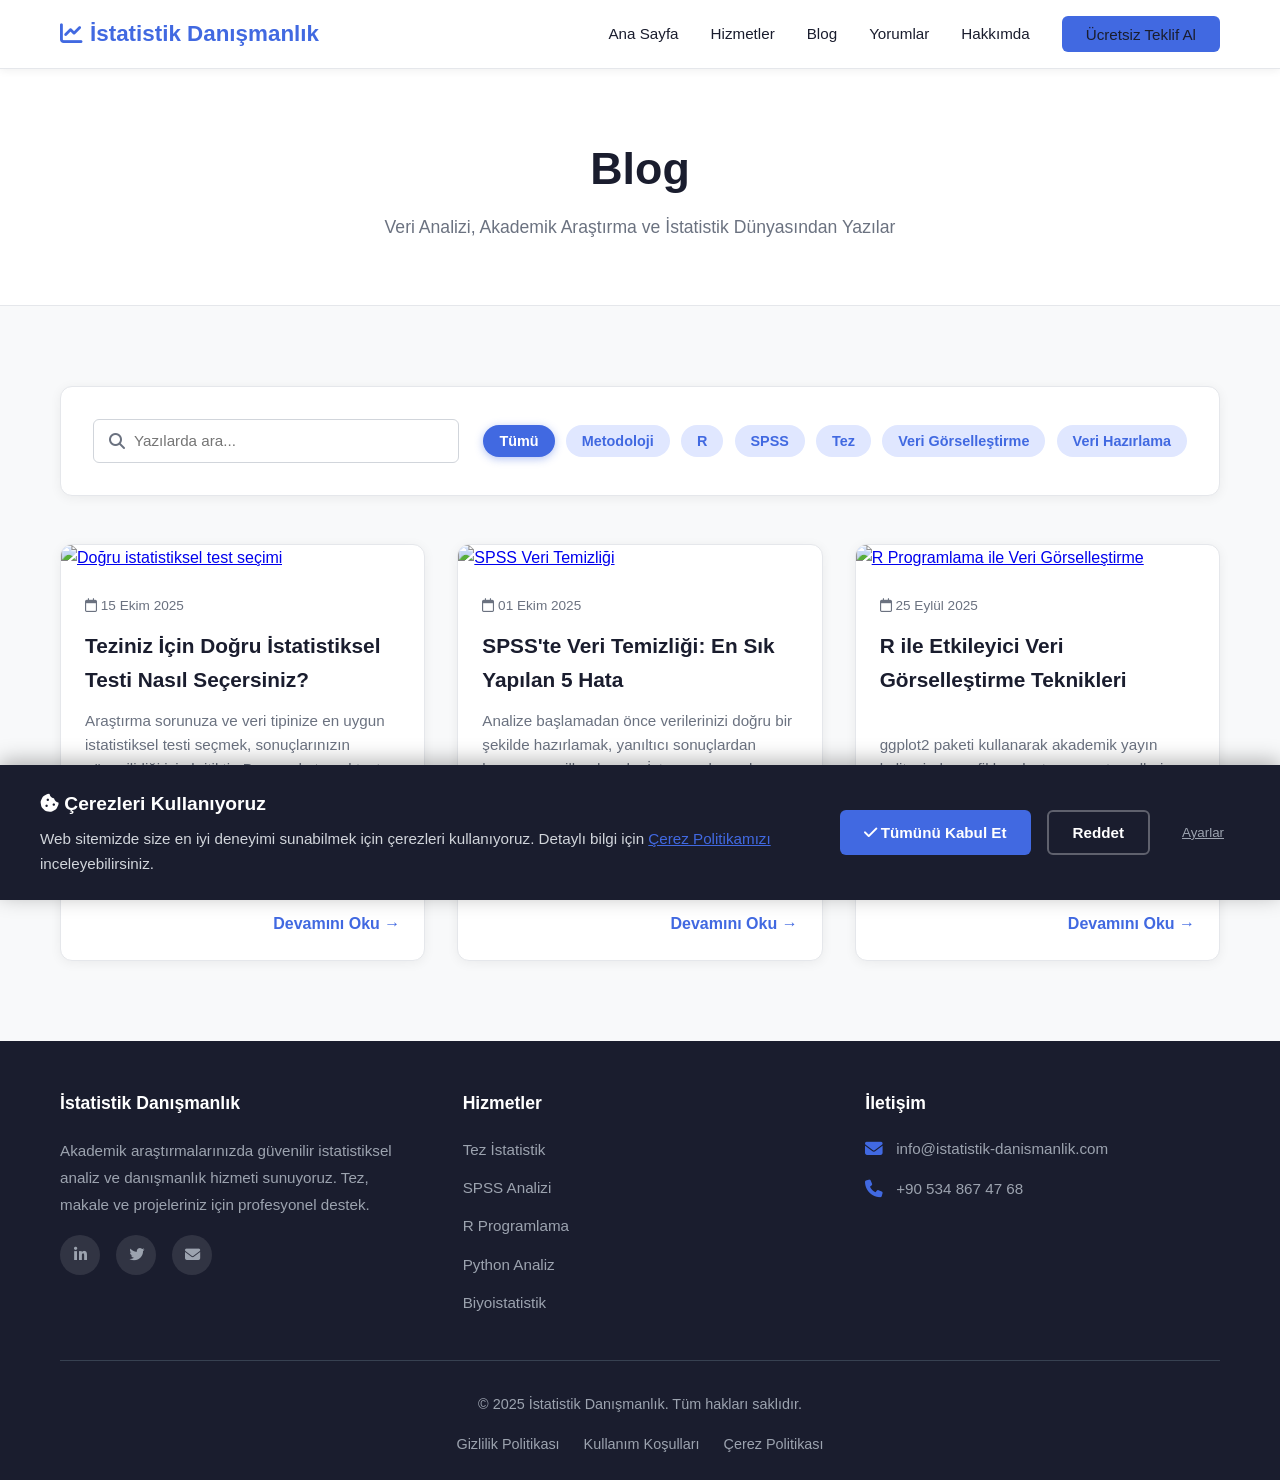
==== blog.html @ bca7162b "Update blog.html" ====
<!DOCTYPE html>
<html lang="tr">
<head>
    <meta charset="UTF-8">
    <meta name="viewport" content="width=device-width, initial-scale=1.0">
    <title>Blog - İstatistik Danışmanlık</title>
    <meta name="description" content="Akademik istatistik, veri analizi ve SPSS üzerine makaleler, ipuçları ve kaynaklar.">
    
    <!-- Favicon -->
    <link rel="icon" type="image/png" sizes="32x32" href="/favicon-32x32.png">
    <link rel="icon" type="image/png" sizes="16x16" href="/favicon-16x16.png">
    <link rel="apple-touch-icon" sizes="180x180" href="/apple-touch-icon.png">

    <!-- Merkezi Stil ve Font Awesome -->
    <link rel="stylesheet" href="style.css">
    <link rel="stylesheet" href="https://cdnjs.cloudflare.com/ajax/libs/font-awesome/6.4.0/css/all.min.css">
</head>
<body>
    <!-- Header -->
    <header>
        <nav class="container">
            <a href="index.html" class="logo">
                <i class="fas fa-chart-line"></i>
                İstatistik Danışmanlık
            </a>
            <button class="mobile-menu-toggle" aria-label="Menü">
                <i class="fas fa-bars"></i>
            </button>
            <ul class="nav-links">
                <li><a href="index.html">Ana Sayfa</a></li>
                <li><a href="index.html#hizmetler">Hizmetler</a></li>
                <li><a href="blog.html">Blog</a></li>
                <li><a href="index.html#yorumlar">Yorumlar</a></li>
                <li><a href="hakkimda.html">Hakkımda</a></li>
                <li><a href="index.html#teklif-al" class="nav-cta">Ücretsiz Teklif Al</a></li>
            </ul>
        </nav>
    </header>

    <main>
        <!-- Blog Başlık Alanı -->
        <section class="blog-header">
            <div class="container">
                <h1>Blog</h1>
                <p>Veri Analizi, Akademik Araştırma ve İstatistik Dünyasından Yazılar</p>
            </div>
        </section>

        <!-- Blog Yazıları Alanı -->
        <section class="blog-section">
            <div class="container">
                <!-- Arama ve Filtreleme Kontrolleri -->
                <div class="blog-controls">
                    <div class="search-bar">
                        <i class="fas fa-search"></i>
                        <input type="text" id="search-input" placeholder="Yazılarda ara...">
                    </div>
                    <div id="category-filters" class="category-filters">
                        <!-- Kategori butonları buraya JavaScript ile eklenecek -->
                    </div>
                </div>

                <!-- Blog yazıları buraya JavaScript ile otomatik olarak eklenecek -->
                <div id="blog-grid" class="blog-grid">
                    <p>Yazılar yükleniyor...</p>
                </div>
            </div>
        </section>
    </main>

    <!-- Footer -->
    <footer>
        <div class="container">
            <div class="footer-content">
                <div class="footer-section">
                    <h3>İstatistik Danışmanlık</h3>
                    <p>Akademik araştırmalarınızda güvenilir istatistiksel analiz ve danışmanlık hizmeti sunuyoruz. Tez, makale ve projeleriniz için profesyonel destek.</p>
                    <div class="social-links">
                        <a href="https://www.linkedin.com" target="_blank" rel="noopener noreferrer" aria-label="LinkedIn"><i class="fab fa-linkedin-in"></i></a>
                        <a href="https://x.com/_aliyalcinkaya" target="_blank" rel="noopener noreferrer" aria-label="Twitter"><i class="fab fa-twitter"></i></a>
                        <a href="mailto:info@istatistik-danismanlik.com" aria-label="E-posta"><i class="fas fa-envelope"></i></a>
                    </div>
                </div>
                <div class="footer-section">
                    <h3>Hizmetler</h3>
                    <ul>
                        <li><a href="index.html#hizmetler">Tez İstatistik</a></li>
                        <li><a href="index.html#hizmetler">SPSS Analizi</a></li>
                        <li><a href="index.html#hizmetler">R Programlama</a></li>
                        <li><a href="index.html#hizmetler">Python Analiz</a></li>
                        <li><a href="index.html#hizmetler">Biyoistatistik</a></li>
                    </ul>
                </div>
                <div class="footer-section">
                    <h3>İletişim</h3>
                    <div class="contact-info-item">
                        <i class="fas fa-envelope"></i>
                        <a href="mailto:info@istatistik-danismanlik.com">info@istatistik-danismanlik.com</a>
                    </div>
                    <div class="contact-info-item">
                        <i class="fas fa-phone"></i>
                        <a href="tel:+905348674768">+90 534 867 47 68</a>
                    </div>
                </div>
            </div>
            <div class="footer-bottom">
                <p>&copy; 2025 İstatistik Danışmanlık. Tüm hakları saklıdır.</p>
                <div class="footer-legal-links">
                    <a href="gizlilik-politikasi.html">Gizlilik Politikası</a>
                    <a href="kullanim-kosullari.html">Kullanım Koşulları</a>
                    <a href="cerez-politikasi.html">Çerez Politikası</a>
                </div>
            </div>
        </div>
    </footer>

    <!-- Çerez Banner ve Modal HTML -->
    <div id="cookie-consent-banner">
        <div class="cookie-consent-container">
            <div class="cookie-consent-text">
                <h3><i class="fas fa-cookie-bite"></i> Çerezleri Kullanıyoruz</h3>
                <p>Web sitemizde size en iyi deneyimi sunabilmek için çerezleri kullanıyoruz. Detaylı bilgi için <a href="cerez-politikasi.html" target="_blank">Çerez Politikamızı</a> inceleyebilirsiniz.</p>
            </div>
            <div class="cookie-consent-buttons">
                <button class="cookie-btn cookie-btn-accept" onclick="acceptAllCookies()">
                    <i class="fas fa-check"></i> Tümünü Kabul Et
                </button>
                <button class="cookie-btn cookie-btn-reject" onclick="rejectCookies()">
                    Reddet
                </button>
                <button class="cookie-btn-settings" onclick="openCookieSettings()">
                    Ayarlar
                </button>
            </div>
        </div>
    </div>
    <div id="cookie-settings-modal">
        <div class="cookie-modal-content">
            <div class="cookie-modal-header">
                <h2>Çerez Ayarları</h2>
                <button class="cookie-modal-close" onclick="closeCookieSettings()">
                    <i class="fas fa-times"></i>
                </button>
            </div>
            <div class="cookie-category">
                <div class="cookie-category-header">
                    <h3><i class="fas fa-shield-alt"></i> Zorunlu Çerezler</h3>
                    <label class="cookie-toggle">
                        <input type="checkbox" checked disabled>
                        <span class="cookie-toggle-slider"></span>
                    </label>
                </div>
                <p>Web sitesinin temel işlevleri için gerekli çerezlerdir. Bu çerezler devre dışı bırakılamaz.</p>
            </div>
            <div class="cookie-category">
                <div class="cookie-category-header">
                    <h3><i class="fas fa-chart-line"></i> Analitik Çerezler</h3>
                    <label class="cookie-toggle">
                        <input type="checkbox" id="analytics-cookies">
                        <span class="cookie-toggle-slider"></span>
                    </label>
                </div>
                <p>Ziyaretçi davranışlarını anlamamıza ve site performansını iyileştirmemize yardımcı olan çerezlerdir (Google Analytics).</p>
            </div>
            <div class="cookie-category">
                <div class="cookie-category-header">
                    <h3><i class="fas fa-bullhorn"></i> Pazarlama Çerezleri</h3>
                    <label class="cookie-toggle">
                        <input type="checkbox" id="marketing-cookies">
                        <span class="cookie-toggle-slider"></span>
                    </label>
                </div>
                <p>Hedefli reklamlar göstermek ve reklam kampanyalarının etkinliğini ölçmek için kullanılan çerezlerdir (Google Ads).</p>
            </div>
            <div class="cookie-modal-footer">
                <button class="cookie-btn cookie-btn-reject" onclick="saveAndClose()">
                    <i class="fas fa-save"></i> Kaydet ve Kapat
                </button>
                <button class="cookie-btn cookie-btn-accept" onclick="acceptAllFromModal()">
                    <i class="fas fa-check-double"></i> Tümünü Kabul Et
                </button>
            </div>
        </div>
    </div>

    <!-- Scriptler -->
    <script src="blog-posts.js"></script>
    <script>
        document.addEventListener('DOMContentLoaded', function() {
            // --- BLOG OTOMASYON, ARAMA VE FİLTRELEME SCRIPT'İ ---
            // Değişkenleri tanımla
            const blogGrid = document.getElementById('blog-grid');
            const searchInput = document.getElementById('search-input');
            const categoryFiltersContainer = document.getElementById('category-filters');
            const allPosts = (typeof blogPosts !== 'undefined') ? blogPosts : [];

            // Yazıları ekrana çizen fonksiyon
            const renderPosts = (postsToRender) => {
                blogGrid.innerHTML = '';
                if (postsToRender.length === 0) {
                    blogGrid.innerHTML = '<p style="text-align: center; color: var(--gray); grid-column: 1 / -1;">Arama kriterlerinize uygun yazı bulunamadı.</p>';
                    return;
                }
                const monthMap = { 'Ocak': 1, 'Şubat': 2, 'Mart': 3, 'Nisan': 4, 'Mayıs': 5, 'Haziran': 6, 'Temmuz': 7, 'Ağustos': 8, 'Eylül': 9, 'Ekim': 10, 'Kasım': 11, 'Aralık': 12 };
                const sortedPosts = [...postsToRender].sort((a, b) => {
                    const partsA = a.date.split(' ');
                    const partsB = b.date.split(' ');
                    const dateA = new Date(partsA[2], monthMap[partsA[1]] - 1, partsA[0]);
                    const dateB = new Date(partsB[2], monthMap[partsB[1]] - 1, partsB[0]);
                    return dateB - dateA;
                });

                sortedPosts.forEach(post => {
                    const tagsHTML = post.tags ? post.tags.map(tag => `<span class="post-tag">${tag}</span>`).join('') : '';
                    const postCard = document.createElement('article');
                    postCard.className = 'blog-post-card';
                    postCard.innerHTML = `
                        <a href="${post.url}" class="post-image-link"><img src="${post.image}" alt="${post.alt}" class="post-image"></a>
                        <div class="post-content">
                            <div class="post-meta"><span class="post-date"><i class="far fa-calendar"></i> ${post.date}</span></div>
                            <h2 class="post-title"><a href="${post.url}">${post.title}</a></h2>
                            <p class="post-excerpt">${post.excerpt}</p>
                            <div class="post-tags">${tagsHTML}</div>
                            <a href="${post.url}" class="read-more-btn" style="display: block; text-align: right; margin-top: auto; padding-top: 1rem;">Devamını Oku &rarr;</a>
                        </div>`;
                    blogGrid.appendChild(postCard);
                });
            };

            // Kategori filtre butonlarını oluşturan fonksiyon
            const createCategoryFilters = () => {
                if (!allPosts.length) return;
                const allTags = [...new Set(allPosts.flatMap(post => post.tags || []))].sort((a, b) => a.localeCompare(b, 'tr'));
                let buttonsHTML = '<button class="filter-btn active" data-category="all">Tümü</button>';
                allTags.forEach(tag => {
                    buttonsHTML += `<button class="filter-btn" data-category="${tag}">${tag}</button>`;
                });
                categoryFiltersContainer.innerHTML = buttonsHTML;
                categoryFiltersContainer.addEventListener('click', handleFilterClick);
            };

            // Filtreleme ve arama işlemini yöneten ana fonksiyon
            const filterAndRenderPosts = () => {
                const searchTerm = searchInput.value.toLowerCase().trim();
                const activeCategoryButton = document.querySelector('.filter-btn.active');
                if (!activeCategoryButton) return;
                
                const activeCategory = activeCategoryButton.dataset.category;
                let filteredPosts = allPosts;

                if (activeCategory !== 'all') {
                    filteredPosts = filteredPosts.filter(post => post.tags && post.tags.includes(activeCategory));
                }
                if (searchTerm) {
                    filteredPosts = filteredPosts.filter(post => 
                        post.title.toLowerCase().includes(searchTerm) || 
                        post.excerpt.toLowerCase().includes(searchTerm) || 
                        (post.tags && post.tags.some(tag => tag.toLowerCase().includes(searchTerm)))
                    );
                }
                renderPosts(filteredPosts);
            };
            
            // Kategori butonuna tıklama olayını yöneten fonksiyon
            const handleFilterClick = (event) => {
                if (event.target.tagName !== 'BUTTON') return;
                const currentActive = categoryFiltersContainer.querySelector('.filter-btn.active');
                if (currentActive) {
                    currentActive.classList.remove('active');
                }
                event.target.classList.add('active');
                searchInput.value = ''; // Kategoriye tıklanınca aramayı temizle
                filterAndRenderPosts();
            };
            
            // Olay dinleyicilerini ve ilk çalıştırmayı başlat
            searchInput.addEventListener('input', filterAndRenderPosts);
            createCategoryFilters();
            renderPosts(allPosts);
            
            // --- GENEL SİTE SCRIPT'LERİ (MOBİL MENÜ, ÇEREZ VS.) ---
            const mobileMenuToggle=document.querySelector(".mobile-menu-toggle"),navLinks=document.querySelector(".nav-links");mobileMenuToggle&&mobileMenuToggle.addEventListener("click",function(){navLinks.classList.toggle("active");const e=this.querySelector("i");e.classList.toggle("fa-bars"),e.classList.toggle("fa-times")}),document.querySelectorAll('a[href^="#"]').forEach(e=>{e.addEventListener("click",function(t){t.preventDefault();let o=window.location.pathname.split("/").pop();""===o&&(o="index.html"),"index.html"===o?document.querySelector(this.getAttribute("href"))?.scrollIntoView({behavior:"smooth",block:"start"}):window.location.href="index.html"+this.getAttribute("href")})});function showCookieBanner(){const e=document.getElementById("cookie-consent-banner");e&&(e.style.display="block")}function hideCookieBanner(){const e=document.getElementById("cookie-consent-banner");e&&(e.style.display="none")}function setCookieConsent(e,t,o){const n=new Date;n.setTime(n.getTime()+24*o*60*60*1e3),document.cookie=e+"="+t+";expires="+n.toUTCString()+";path=/;SameSite=Lax"}function getCookieConsent(e){const t=e+"=";const o=document.cookie.split(";");for(let e=0;e<o.length;e++){let n=o[e];for(;" "===n.charAt(0);)n=n.substring(1,n.length);if(0===n.indexOf(t))return n.substring(t.length,n.length)}return null}window.acceptAllCookies=function(){setCookieConsent("cookie_consent","all",365),setCookieConsent("analytics_consent","true",365),setCookieConsent("marketing_consent","true",365),"undefined"!=typeof gtag&&gtag("consent","update",{analytics_storage:"granted",ad_storage:"granted",ad_user_data:"granted",ad_personalization:"granted"}),hideCookieBanner()},window.rejectCookies=function(){setCookieConsent("cookie_consent","necessary",365),setCookieConsent("analytics_consent","false",365),setCookieConsent("marketing_consent","false",365),hideCookieBanner()},window.openCookieSettings=function(){const e=document.getElementById("cookie-settings-modal");e&&(e.style.display="block",document.getElementById("analytics-cookies").checked="true"===getCookieConsent("analytics_consent"),document.getElementById("marketing-cookies").checked="true"===getCookieConsent("marketing_consent"))},window.closeCookieSettings=function(){const e=document.getElementById("cookie-settings-modal");e&&(e.style.display="none")},window.acceptAllFromModal=function(){document.getElementById("analytics-cookies").checked=!0,document.getElementById("marketing-cookies").checked=!0,saveAndClose()},window.saveAndClose=function(){const e=document.getElementById("analytics-cookies").checked,t=document.getElementById("marketing-cookies").checked;setCookieConsent("cookie_consent","custom",365),setCookieConsent("analytics_consent",e,365),setCookieConsent("marketing_consent",t,365),"undefined"!=typeof gtag&&gtag("consent","update",{analytics_storage:e?"granted":"denied",ad_storage:t?"granted":"denied",ad_user_data:t?"granted":"denied",ad_personalization:t?"granted":"denied"}),closeCookieSettings(),hideCookieBanner()};const consent=getCookieConsent("cookie_consent");consent?"undefined"!=typeof gtag&&gtag("consent","update",{analytics_storage:"true"===getCookieConsent("analytics_consent")?"granted":"denied",ad_storage:"true"===getCookieConsent("marketing_consent")?"granted":"denied",ad_user_data:"true"===getCookieConsent("marketing_consent")?"granted":"denied",ad_personalization:"true"===getCookieConsent("marketing_consent")?"granted":"denied"}):setTimeout(showCookieBanner,1e3);window.addEventListener("click",function(e){const t=document.getElementById("cookie-settings-modal");e.target===t&&closeCookieSettings()});
        });
    </script>
</body>
</html>
---- style.css ----
/* -------------------------------------------------------------------------- */
/* TEMEL STİLLER VE DEĞİŞKENLER (Tüm sayfalar için geçerli)                     */
/* -------------------------------------------------------------------------- */
* {
    margin: 0;
    padding: 0;
    box-sizing: border-box;
}

:root {
    --primary: #4169E1;
    --primary-dark: #1e3a8a;
    --secondary: #0ea5e9;
    --accent: #4169E1;
    --dark: #1a1d2e;
    --light: #f8f9fa;
    --gray: #6b7280;
    --white: #ffffff;
}

body {
    font-family: -apple-system, BlinkMacSystemFont, 'Segoe UI', Roboto, 'Helvetica Neue', Arial, sans-serif;
    line-height: 1.6;
    color: var(--dark);
    background: var(--light); /* Arka planı açık gri yapalım */
}

html {
    scroll-behavior: smooth;
}

.container {
    max-width: 1200px;
    margin: 0 auto;
    padding: 0 20px;
}

.section-title {
    text-align: center;
    font-size: 2.3rem;
    margin-bottom: 0.8rem;
    color: var(--dark);
    font-weight: 700;
}

.section-subtitle {
    text-align: center;
    color: var(--gray);
    margin-bottom: 3rem;
    font-size: 1.1rem;
}

/* -------------------------------------------------------------------------- */
/* HEADER VE NAVİGASYON (Tüm sayfalarda aynı)                                 */
/* -------------------------------------------------------------------------- */
header {
    background: var(--white);
    padding: 1rem 0;
    position: sticky;
    top: 0;
    z-index: 1000;
    box-shadow: 0 2px 8px rgba(0,0,0,0.06);
    border-bottom: 1px solid #e5e7eb;
}

nav {
    display: flex;
    justify-content: space-between;
    align-items: center;
    flex-wrap: wrap;
}

.logo {
    font-size: 1.4rem;
    font-weight: 700;
    color: var(--primary);
    display: flex;
    align-items: center;
    gap: 8px;
    text-decoration: none;
}

.nav-links {
    display: flex;
    gap: 2rem;
    list-style: none;
    align-items: center;
}

.nav-links a {
    color: var(--dark);
    text-decoration: none;
    transition: color 0.3s;
    font-weight: 500;
    font-size: 0.95rem;
}

.nav-links a:hover {
    color: var(--primary);
}

.nav-cta {
    background: var(--primary);
    color: white;
    padding: 0.6rem 1.5rem;
    border-radius: 6px;
    font-weight: 600;
    transition: all 0.3s;
}

.nav-cta:hover {
    background: var(--primary-dark);
    color: white;
    transform: translateY(-1px);
}

.mobile-menu-toggle {
    display: none;
    background: none;
    border: none;
    font-size: 1.5rem;
    color: var(--primary);
    cursor: pointer;
}


/* -------------------------------------------------------------------------- */
/* FOOTER (Tüm sayfalarda aynı)                                               */
/* -------------------------------------------------------------------------- */
footer {
    background: var(--dark);
    color: white;
    padding: 3rem 0 1.5rem;
}
.footer-content {
    display: grid;
    grid-template-columns: repeat(auto-fit, minmax(250px, 1fr));
    gap: 3rem;
    margin-bottom: 2rem;
}
.footer-section h3 { margin-bottom: 1.2rem; color: white; font-weight: 600; font-size: 1.1rem; }
.footer-section p { color: #9ca3af; line-height: 1.8; font-size: 0.95rem; }
.footer-section ul { list-style: none; }
.footer-section ul li { margin-bottom: 0.8rem; }
.footer-section a { color: #9ca3af; text-decoration: none; transition: color 0.3s; font-size: 0.95rem; }
.footer-section a:hover { color: white; }
.contact-info-item { display: flex; align-items: center; gap: 0.8rem; margin-bottom: 1rem; color: #9ca3af; }
.contact-info-item i { color: var(--primary); font-size: 1.1rem; }
.social-links { display: flex; gap: 1rem; margin-top: 1rem; }
.social-links a { width: 40px; height: 40px; background: rgba(255,255,255,0.1); border-radius: 50%; display: flex; align-items: center; justify-content: center; transition: all 0.3s; }
.social-links a:hover { background: var(--primary); transform: translateY(-3px); }
.footer-bottom { text-align: center; padding-top: 2rem; border-top: 1px solid #374151; color: #9ca3af; font-size: 0.9rem; }
.footer-legal-links { margin-top: 1rem; font-size: 0.9rem; }
.footer-legal-links a { color: #9ca3af; text-decoration: none; margin: 0 10px; transition: color 0.3s; }
.footer-legal-links a:hover { color: white; }

/* -------------------------------------------------------------------------- */
/* ANA SAYFA BÖLÜMLERİ (index.html'e özel)                                    */
/* -------------------------------------------------------------------------- */
/* Hero Section */
.hero { background: linear-gradient(135deg, #667eea 0%, #764ba2 100%); color: white; padding: 5rem 0; text-align: center; }
.hero h1 { font-size: 2.8rem; margin-bottom: 1rem; font-weight: 700; line-height: 1.2; }
.hero p { font-size: 1.2rem; margin-bottom: 2rem; opacity: 0.95; max-width: 800px; margin-left: auto; margin-right: auto; }
.cta-buttons { display: flex; gap: 1rem; justify-content: center; flex-wrap: wrap; }
.btn { padding: 0.9rem 2rem; border: none; border-radius: 6px; font-size: 1rem; font-weight: 600; cursor: pointer; transition: all 0.3s; text-decoration: none; display: inline-block; }
.btn-primary { background: white; color: var(--primary); }
.btn-primary:hover { transform: translateY(-2px); box-shadow: 0 8px 20px rgba(255,255,255,0.3); }
.btn-secondary { background: rgba(255,255,255,0.2); color: white; border: 2px solid white; }
.btn-secondary:hover { background: rgba(255,255,255,0.3); }

/* Stats Bar */
.stats-bar { background: var(--light); padding: 3rem 0; margin-top: -2rem; position: relative; z-index: 10; }
.stats { display: grid; grid-template-columns: repeat(auto-fit, minmax(200px, 1fr)); gap: 2rem; text-align: center; max-width: 900px; margin: 0 auto; background: white; padding: 2rem; border-radius: 12px; box-shadow: 0 10px 40px rgba(0,0,0,0.1); }
.stat-item h3 { font-size: 2.5rem; color: var(--primary); margin-bottom: 0.5rem; font-weight: 700; }
.stat-item p { color: var(--gray); font-weight: 500; font-size: 0.95rem; }

/* Services Section */
.services { padding: 5rem 0; background: var(--light); }
.services-grid { display: grid; grid-template-columns: repeat(auto-fit, minmax(320px, 1fr)); gap: 2rem; }
.service-card { background: white; padding: 2rem; border-radius: 12px; box-shadow: 0 2px 12px rgba(0,0,0,0.06); transition: all 0.3s; border: 1px solid #e5e7eb; }
.service-card:hover { transform: translateY(-5px); box-shadow: 0 8px 30px rgba(0,0,0,0.12); }
.service-icon { font-size: 2.5rem; color: var(--primary); margin-bottom: 1rem; }
.service-card h3 { font-size: 1.4rem; margin-bottom: 1rem; color: var(--dark); font-weight: 600; }
.service-card p { color: var(--gray); margin-bottom: 1rem; line-height: 1.6; }
.service-card ul { list-style: none; margin: 1rem 0; padding-left: 0;}
.service-card ul li { padding: 0.6rem 0; color: var(--gray); display: flex; align-items: start; gap: 0.7rem; font-size: 0.95rem; }
.service-card ul li::before { content: "✓"; color: var(--primary); font-weight: bold; flex-shrink: 0; font-size: 1.1rem; }

/* Process Section */
.process { padding: 5rem 0; background: white; }
.process-steps { display: grid; grid-template-columns: repeat(auto-fit, minmax(280px, 1fr)); gap: 2rem; margin-top: 3rem; }
.step { text-align: center; padding: 2rem 1.5rem; }
.step-number { width: 60px; height: 60px; background: var(--primary); color: white; border-radius: 50%; display: flex; align-items: center; justify-content: center; font-size: 1.5rem; font-weight: bold; margin: 0 auto 1rem; }
.step h3 { margin-bottom: 0.8rem; color: var(--dark); font-weight: 600; font-size: 1.2rem; }
.step p { color: var(--gray); font-size: 0.95rem; line-height: 1.6; }

/* Quote Form Section */
.quote-section { padding: 5rem 0; background: white; }
.quote-form-container { max-width: 600px; margin: 3rem auto 0; background: white; padding: 2.5rem; border-radius: 12px; box-shadow: 0 4px 20px rgba(0,0,0,0.08); border: 1px solid #e5e7eb; }
.quote-form-title { display: flex; align-items: center; gap: 0.8rem; margin-bottom: 2rem; color: var(--dark); }
.quote-form-title i { color: var(--primary); }
.form-group { margin-bottom: 1.5rem; }
.form-group label { display: block; margin-bottom: 0.5rem; font-weight: 600; color: var(--dark); font-size: 0.9rem; }
.form-group label .required { color: #ef4444; }
.form-group input, .form-group select, .form-group textarea { width: 100%; padding: 0.8rem; border: 1px solid #d1d5db; border-radius: 6px; font-size: 0.95rem; transition: border-color 0.3s; font-family: inherit; }
.form-group input:focus, .form-group select:focus, .form-group textarea:focus { outline: none; border-color: var(--primary); }
.form-group textarea { min-height: 120px; resize: vertical; }
.checkbox-group { display: grid; grid-template-columns: repeat(auto-fit, minmax(140px, 1fr)); gap: 1rem; margin-top: 0.8rem; }
.checkbox-item { display: flex; align-items: center; gap: 0.5rem; }
.checkbox-item input[type="checkbox"] { width: auto; cursor: pointer; }
.checkbox-item label { margin-bottom: 0 !important; font-weight: 500 !important; cursor: pointer; font-size: 0.9rem; }
.char-count { text-align: right; font-size: 0.85rem; color: var(--gray); margin-top: 0.3rem; }
.submit-btn { width: 100%; background: var(--primary); color: white; padding: 1rem; border: none; border-radius: 6px; font-size: 1rem; font-weight: 600; cursor: pointer; transition: all 0.3s; display: flex; align-items: center; justify-content: center; gap: 0.5rem; }
.submit-btn:hover { background: var(--primary-dark); transform: translateY(-2px); box-shadow: 0 6px 20px rgba(65, 105, 225, 0.3); }
.form-message { padding: 1rem; border-radius: 6px; margin-bottom: 1rem; display: none; }
.form-message.success { background: #d1fae5; color: #065f46; border: 1px solid #6ee7b7; }
.form-message.error { background: #fee2e2; color: #991b1b; border: 1px solid #fca5a5; }

/* -------------------------------------------------------------------------- */
/* BLOG SAYFASI BÖLÜMLERİ (blog.html ve yazi-sablonu.html'e özel)             */
/* -------------------------------------------------------------------------- */
.blog-header { background: var(--white); padding: 4rem 0; text-align: center; border-bottom: 1px solid #e5e7eb; }
.blog-header h1 { font-size: 2.8rem; color: var(--dark); }
.blog-header p { font-size: 1.1rem; color: var(--gray); margin-top: 0.5rem; }
.blog-section { padding: 5rem 0; }
.blog-grid { display: grid; grid-template-columns: repeat(auto-fit, minmax(320px, 1fr)); gap: 2rem; }
.blog-post-card { background: white; border-radius: 12px; overflow: hidden; box-shadow: 0 2px 12px rgba(0,0,0,0.06); transition: all 0.3s; border: 1px solid #e5e7eb; display: flex; flex-direction: column; }
.blog-post-card:hover { transform: translateY(-5px); box-shadow: 0 8px 30px rgba(0,0,0,0.12); }
.post-image-link { display: block; }
.post-image { width: 100%; height: 200px; object-fit: cover; }
.post-content { padding: 1.5rem; display: flex; flex-direction: column; flex-grow: 1; }
.post-meta { font-size: 0.85rem; color: var(--gray); margin-bottom: 0.8rem; }
.post-title { font-size: 1.3rem; color: var(--dark); margin-bottom: 0.8rem; font-weight: 600; flex-grow: 1; }
.post-title a { color: inherit; text-decoration: none; }
.post-excerpt { color: var(--gray); font-size: 0.95rem; margin-bottom: 1.2rem; }
.read-more-btn { color: var(--primary); text-decoration: none; font-weight: 600; align-self: flex-end; }
.read-more-btn:hover { text-decoration: underline; }

/* Arama ve Filtreleme */
.blog-controls { display: flex; justify-content: space-between; align-items: center; flex-wrap: wrap; gap: 1.5rem; padding: 2rem; background-color: var(--white); border-radius: 12px; margin-bottom: 3rem; box-shadow: 0 2px 12px rgba(0,0,0,0.06); border: 1px solid #e5e7eb; }
.search-bar { position: relative; flex-grow: 1; min-width: 250px; }
.search-bar input { width: 100%; padding: 0.8rem 1rem 0.8rem 2.5rem; border: 1px solid #d1d5db; border-radius: 6px; font-size: 0.95rem; transition: border-color 0.3s; }
.search-bar input:focus { outline: none; border-color: var(--primary); }
.search-bar i { position: absolute; left: 1rem; top: 50%; transform: translateY(-50%); color: var(--gray); }
.category-filters { display: flex; flex-wrap: wrap; gap: 0.7rem; }
.filter-btn { background: #e0e7ff; color: var(--primary); padding: 0.5rem 1rem; border-radius: 20px; font-size: 0.9rem; font-weight: 600; border: none; cursor: pointer; transition: all 0.3s; }
.filter-btn:hover, .filter-btn.active { background: var(--primary); color: white; box-shadow: 0 2px 8px rgba(65, 105, 225, 0.4); }
.post-tags { display: flex; flex-wrap: wrap; gap: 0.5rem; margin-top: 1.2rem; padding-top: 1.2rem; border-top: 1px solid #e5e7eb; }
.post-tag { background: var(--light); color: var(--gray); padding: 0.3rem 0.8rem; border-radius: 20px; font-size: 0.8rem; font-weight: 500; }

/* Tekil Yazı Sayfası Stilleri */
.post-container { max-width: 800px; margin: 0 auto; background: var(--white); padding: 3rem; border-radius: 12px; box-shadow: 0 4px 20px rgba(0,0,0,0.08); }
.post-full-image { width: 100%; height: auto; max-height: 400px; object-fit: cover; border-radius: 12px; margin-bottom: 2rem; }
.post-full-title { font-size: 2.5rem; margin-bottom: 1rem; color: var(--dark); font-weight: 700; line-height: 1.3; }
.post-full-meta { margin-bottom: 2rem; color: var(--gray); border-bottom: 1px solid #e5e7eb; padding-bottom: 1.5rem; }
.post-full-content { font-size: 1.1rem; line-height: 1.8; }
.post-full-content h2 { font-size: 1.8rem; margin-top: 2.5rem; margin-bottom: 1rem; }
.post-full-content h3 { font-size: 1.4rem; margin-top: 2rem; margin-bottom: 1rem; }
.post-full-content p { margin-bottom: 1.5rem; }
.post-full-content ul, .post-full-content ol { margin-bottom: 1.5rem; padding-left: 1.5rem; }
.post-full-content li { margin-bottom: 0.8rem; }
.post-full-content strong { color: var(--dark); }
.post-full-content a { color: var(--primary); text-decoration: underline; }

/* -------------------------------------------------------------------------- */
/* MÜŞTERİ YORUMLARI BÖLÜMÜ (index.html'e özel)                               */
/* -------------------------------------------------------------------------- */
.testimonials { padding: 5rem 0; background: var(--light); }
.testimonials-grid { display: grid; grid-template-columns: repeat(auto-fit, minmax(320px, 1fr)); gap: 2rem; margin-top: 3rem; }
.testimonial-card { background: white; padding: 2rem; border-radius: 12px; box-shadow: 0 4px 20px rgba(0,0,0,0.07); border-left: 5px solid var(--primary); display: flex; flex-direction: column; }
.testimonial-author { display: flex; align-items: center; gap: 1rem; margin-bottom: 1.5rem; }
.author-photo { width: 60px; height: 60px; border-radius: 50%; object-fit: cover; border: 3px solid #e0e7ff; }
.author-name { font-size: 1.1rem; font-weight: 600; color: var(--dark); margin: 0; }
.author-title { font-size: 0.9rem; color: var(--gray); margin: 0; }
.testimonial-text { font-style: italic; color: var(--gray); flex-grow: 1; margin-bottom: 1.5rem; line-height: 1.8; }
.testimonial-text::before { content: '“'; font-size: 2.5rem; color: var(--primary); font-weight: bold; float: left; margin-right: 0.5rem; line-height: 1; }
.testimonial-rating { color: #f59e0b; font-size: 1rem; text-align: right; }

/* -------------------------------------------------------------------------- */
/* HAKKIMDA SAYFASI (hakkimda.html'e özel)                                    */
/* -------------------------------------------------------------------------- */
.about-section { padding: 5rem 0; }
.about-content { max-width: 800px; margin: 0 auto; background: var(--white); padding: 3rem; border-radius: 12px; box-shadow: 0 4px 20px rgba(0,0,0,0.08); border: 1px solid #e5e7eb; text-align: center; }
.profile-picture { width: 150px; height: 150px; border-radius: 50%; object-fit: cover; display: block; margin: 0 auto 1.5rem; border: 4px solid var(--primary); box-shadow: 0 4px 15px rgba(0,0,0,0.1); }
.about-content h1 { font-size: 2.5rem; text-align: center; margin-bottom: 2rem; color: var(--dark); font-weight: 700; }
.about-content h2 { font-size: 1.5rem; margin-top: 2rem; margin-bottom: 1rem; color: var(--dark); font-weight: 600; border-bottom: 2px solid var(--primary); padding-bottom: 0.5rem; text-align: left; }
.about-content p { font-size: 1.05rem; color: var(--gray); margin-bottom: 1.5rem; line-height: 1.8; text-align: left; }
.about-content strong { color: var(--dark); }


/* -------------------------------------------------------------------------- */
/* RESPONSIVE AYARLAR (Tüm sayfalar için geçerli)                             */
/* -------------------------------------------------------------------------- */
@media (max-width: 768px) {
    .nav-links { display: none; width: 100%; flex-direction: column; margin-top: 1rem; gap: 1rem; text-align: center; }
    .nav-links.active { display: flex; }
    .mobile-menu-toggle { display: block; }
    .hero h1 { font-size: 2rem; }
    .hero p { font-size: 1rem; }
    .section-title { font-size: 1.8rem; }
    .stats { grid-template-columns: repeat(2, 1fr); }
    .quote-form-container { padding: 1.5rem; }
    .blog-controls { flex-direction: column; align-items: stretch; }
    .post-full-title { font-size: 2rem; }
    .about-content { padding: 1.5rem; }
    .about-content h1 { font-size: 2rem; }
}

/* -------------------------------------------------------------------------- */
/* ÇEREZ BANNER STİLLERİ (Tüm sayfalarda aynı)                                 */
/* -------------------------------------------------------------------------- */
#cookie-consent-banner { position: fixed; bottom: 0; left: 0; right: 0; background: #1a1d2e; color: white; padding: 1.5rem; box-shadow: 0 -4px 20px rgba(0,0,0,0.3); z-index: 9999; display: none; animation: slideUp 0.5s ease-out; }
@keyframes slideUp { from { transform: translateY(100%); } to { transform: translateY(0); } }
.cookie-consent-container { max-width: 1200px; margin: 0 auto; display: flex; align-items: center; justify-content: space-between; gap: 2rem; flex-wrap: wrap; }
.cookie-consent-text { flex: 1; min-width: 300px; }
.cookie-consent-text h3 { font-size: 1.2rem; margin-bottom: 0.5rem; color: white; }
.cookie-consent-text p { font-size: 0.95rem; line-height: 1.6; color: #d1d5db; margin: 0; }
.cookie-consent-text a { color: #4169E1; text-decoration: underline; }
.cookie-consent-buttons { display: flex; gap: 1rem; flex-wrap: wrap; }
.cookie-btn { padding: 0.75rem 1.5rem; border: none; border-radius: 6px; font-size: 0.95rem; font-weight: 600; cursor: pointer; transition: all 0.3s; font-family: inherit; }
.cookie-btn-accept { background: #4169E1; color: white; }
.cookie-btn-accept:hover { background: #1e3a8a; transform: translateY(-2px); }
.cookie-btn-reject { background: transparent; color: white; border: 2px solid rgba(255,255,255,0.3); }
.cookie-btn-reject:hover { border-color: white; background: rgba(255,255,255,0.1); }
.cookie-btn-settings { background: transparent; color: #9ca3af; border: none; padding: 0.75rem 1rem; text-decoration: underline; }
.cookie-btn-settings:hover { color: white; }
#cookie-settings-modal { display: none; position: fixed; top: 0; left: 0; right: 0; bottom: 0; background: rgba(0,0,0,0.7); z-index: 10000; overflow-y: auto; padding: 2rem; }
.cookie-modal-content { background: white; max-width: 700px; margin: 0 auto; border-radius: 12px; padding: 2rem; position: relative; }
.cookie-modal-header { display: flex; justify-content: space-between; align-items: center; margin-bottom: 1.5rem; padding-bottom: 1rem; border-bottom: 2px solid #e5e7eb; }
.cookie-modal-header h2 { font-size: 1.8rem; color: #1a1d2e; margin: 0; }
.cookie-modal-close { background: none; border: none; font-size: 1.5rem; cursor: pointer; color: #6b7280; padding: 0.5rem; line-height: 1; }
.cookie-modal-close:hover { color: #1a1d2e; }
.cookie-category { margin-bottom: 1.5rem; padding: 1rem; background: #f8f9fa; border-radius: 8px; }
.cookie-category-header { display: flex; justify-content: space-between; align-items: center; margin-bottom: 0.5rem; }
.cookie-category h3 { font-size: 1.1rem; color: #1a1d2e; margin: 0; }
.cookie-category p { font-size: 0.9rem; color: #6b7280; margin: 0.5rem 0 0 0; line-height: 1.5; }
.cookie-toggle { position: relative; display: inline-block; width: 50px; height: 26px; }
.cookie-toggle input { opacity: 0; width: 0; height: 0; }
.cookie-toggle-slider { position: absolute; cursor: pointer; top: 0; left: 0; right: 0; bottom: 0; background-color: #ccc; transition: 0.4s; border-radius: 34px; }
.cookie-toggle-slider:before { position: absolute; content: ""; height: 18px; width: 18px; left: 4px; bottom: 4px; background-color: white; transition: 0.4s; border-radius: 50%; }
.cookie-toggle input:checked + .cookie-toggle-slider { background-color: #4169E1; }
.cookie-toggle input:checked + .cookie-toggle-slider:before { transform: translateX(24px); }
.cookie-toggle input:disabled + .cookie-toggle-slider { opacity: 0.5; cursor: not-allowed; }
.cookie-modal-footer { display: flex; gap: 1rem; margin-top: 2rem; padding-top: 1.5rem; border-top: 2px solid #e5e7eb; }
.cookie-modal-footer .cookie-btn { flex: 1; }
@media (max-width: 768px) { .cookie-consent-container { flex-direction: column; align-items: stretch; gap: 1.5rem; } .cookie-consent-buttons { flex-direction: column; } .cookie-btn { width: 100%; } .cookie-modal-footer { flex-direction: column; } }
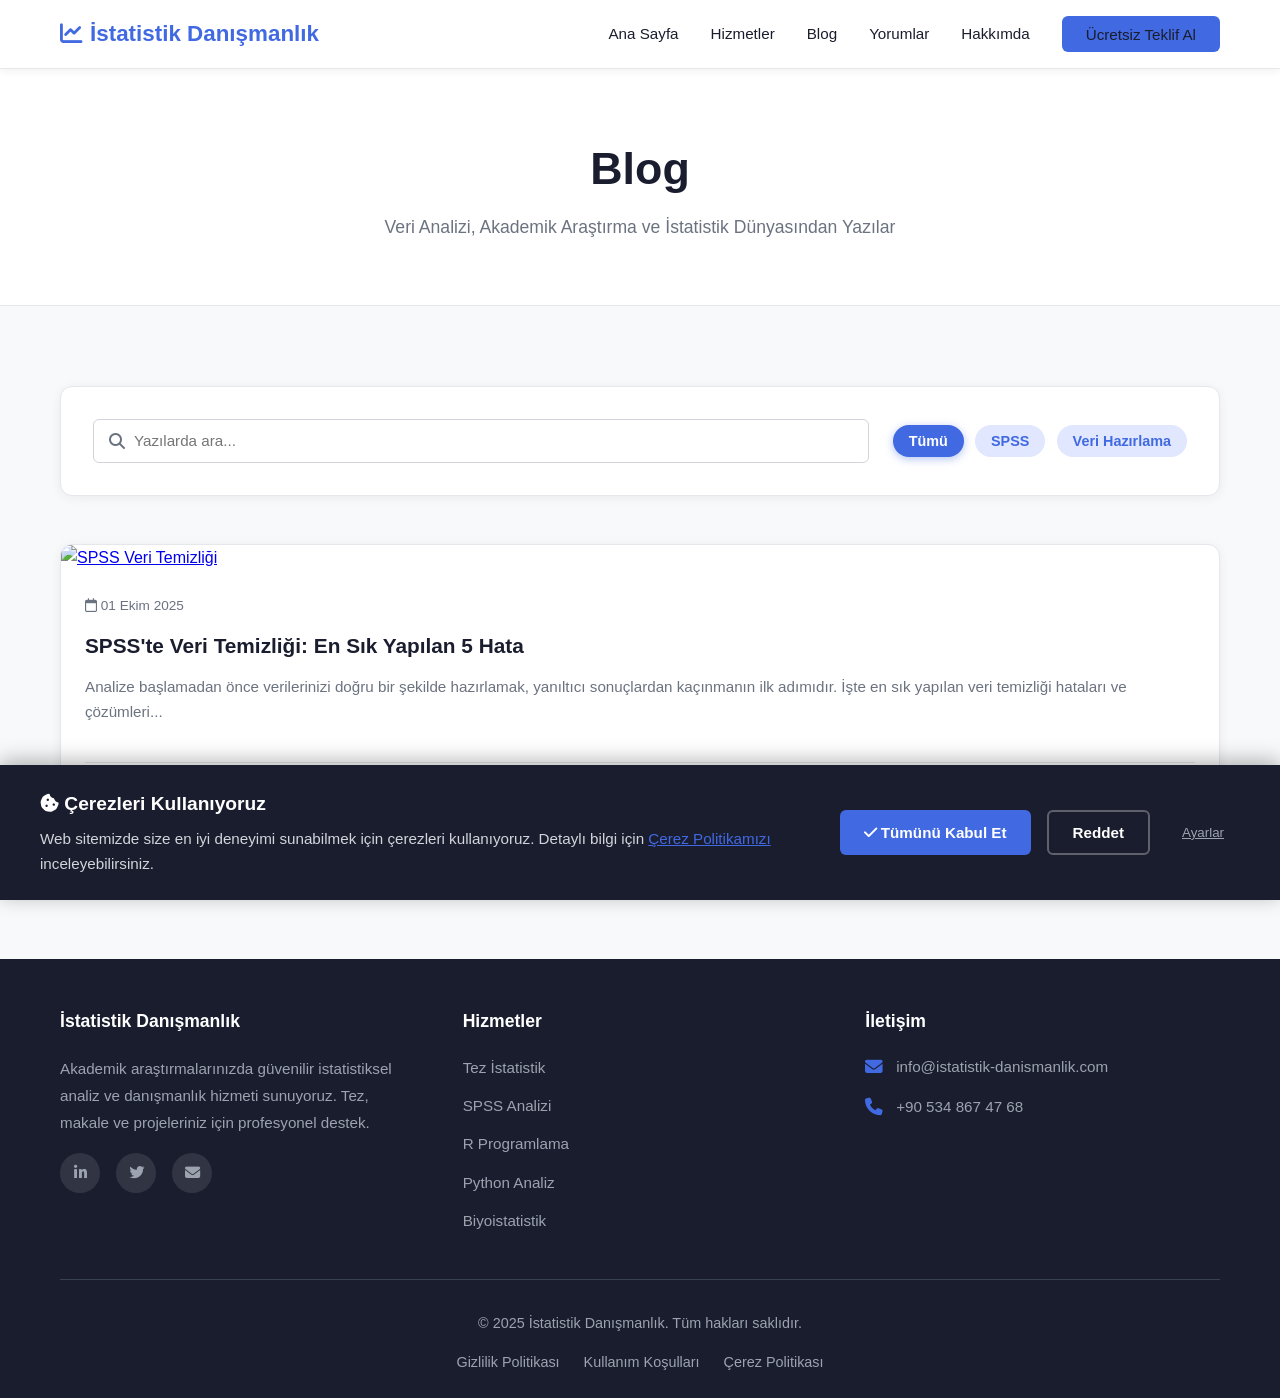
==== commit 9509c672: "Fix critical issues in website code - Fixed email inconsistency in hakkimda.html (info@istatistikdan" ====
--- a/blog.html
+++ b/blog.html
@@ -5,11 +5,7 @@
     <meta name="viewport" content="width=device-width, initial-scale=1.0">
     <title>Blog - İstatistik Danışmanlık</title>
     <meta name="description" content="Akademik istatistik, veri analizi ve SPSS üzerine makaleler, ipuçları ve kaynaklar.">
-    
-    <!-- Favicon -->
-    <link rel="icon" type="image/png" sizes="32x32" href="/favicon-32x32.png">
-    <link rel="icon" type="image/png" sizes="16x16" href="/favicon-16x16.png">
-    <link rel="apple-touch-icon" sizes="180x180" href="/apple-touch-icon.png">
+
 
     <!-- Merkezi Stil ve Font Awesome -->
     <link rel="stylesheet" href="style.css">
@@ -76,7 +72,7 @@
                     <h3>İstatistik Danışmanlık</h3>
                     <p>Akademik araştırmalarınızda güvenilir istatistiksel analiz ve danışmanlık hizmeti sunuyoruz. Tez, makale ve projeleriniz için profesyonel destek.</p>
                     <div class="social-links">
-                        <a href="https://www.linkedin.com" target="_blank" rel="noopener noreferrer" aria-label="LinkedIn"><i class="fab fa-linkedin-in"></i></a>
+                        <a href="https://www.linkedin.com/in/ali-yalcinkaya" target="_blank" rel="noopener noreferrer" aria-label="LinkedIn"><i class="fab fa-linkedin-in"></i></a>
                         <a href="https://x.com/_aliyalcinkaya" target="_blank" rel="noopener noreferrer" aria-label="Twitter"><i class="fab fa-twitter"></i></a>
                         <a href="mailto:info@istatistik-danismanlik.com" aria-label="E-posta"><i class="fas fa-envelope"></i></a>
                     </div>
--- a/style.css
+++ b/style.css
@@ -217,6 +217,39 @@
 .form-message.error { background: #fee2e2; color: #991b1b; border: 1px solid #fca5a5; }
 
 /* -------------------------------------------------------------------------- */
+/* TOOLS SECTION (index.html'e özel)                                          */
+/* -------------------------------------------------------------------------- */
+.tools { padding: 5rem 0; background: var(--light); }
+.tools-grid { display: flex; justify-content: center; align-items: center; gap: 3rem; flex-wrap: wrap; margin-top: 3rem; }
+.tool-item { text-align: center; transition: transform 0.3s; background: white; padding: 2rem 2.5rem; border-radius: 12px; box-shadow: 0 2px 12px rgba(0,0,0,0.06); min-width: 140px; }
+.tool-item:hover { transform: translateY(-5px); }
+.tool-icon { font-size: 3.5rem; margin-bottom: 0.8rem; color: var(--primary); }
+.tool-item h4 { font-size: 1.1rem; color: var(--dark); font-weight: 600; }
+
+/* -------------------------------------------------------------------------- */
+/* SPECIAL NEEDS SECTION (index.html'e özel)                                  */
+/* -------------------------------------------------------------------------- */
+.special-needs { padding: 4rem 0; background: linear-gradient(135deg, #667eea 0%, #764ba2 100%); color: white; text-align: center; }
+.special-needs h2 { font-size: 2rem; margin-bottom: 1rem; font-weight: 700; }
+.special-needs p { font-size: 1.1rem; margin-bottom: 2rem; opacity: 0.95; max-width: 800px; margin-left: auto; margin-right: auto; }
+.special-btn { background: white; color: var(--primary); padding: 0.9rem 2rem; border-radius: 6px; text-decoration: none; font-weight: 600; display: inline-flex; align-items: center; gap: 0.5rem; transition: all 0.3s; }
+.special-btn:hover { transform: translateY(-2px); box-shadow: 0 8px 20px rgba(255,255,255,0.3); }
+
+/* -------------------------------------------------------------------------- */
+/* MÜŞTERİ YORUMLARI BÖLÜMÜ (index.html'e özel)                               */
+/* -------------------------------------------------------------------------- */
+.testimonials { padding: 5rem 0; background: var(--light); }
+.testimonials-grid { display: grid; grid-template-columns: repeat(auto-fit, minmax(320px, 1fr)); gap: 2rem; margin-top: 3rem; }
+.testimonial-card { background: white; padding: 2rem; border-radius: 12px; box-shadow: 0 4px 20px rgba(0,0,0,0.07); border-left: 5px solid var(--primary); display: flex; flex-direction: column; }
+.testimonial-author { display: flex; align-items: center; gap: 1rem; margin-bottom: 1.5rem; }
+.author-photo { width: 60px; height: 60px; border-radius: 50%; object-fit: cover; border: 3px solid #e0e7ff; }
+.author-name { font-size: 1.1rem; font-weight: 600; color: var(--dark); margin: 0; }
+.author-title { font-size: 0.9rem; color: var(--gray); margin: 0; }
+.testimonial-text { font-style: italic; color: var(--gray); flex-grow: 1; margin-bottom: 1.5rem; line-height: 1.8; }
+.testimonial-text::before { content: '"'; font-size: 2.5rem; color: var(--primary); font-weight: bold; float: left; margin-right: 0.5rem; line-height: 1; }
+.testimonial-rating { color: #f59e0b; font-size: 1rem; text-align: right; }
+
+/* -------------------------------------------------------------------------- */
 /* BLOG SAYFASI BÖLÜMLERİ (blog.html ve yazi-sablonu.html'e özel)             */
 /* -------------------------------------------------------------------------- */
 .blog-header { background: var(--white); padding: 4rem 0; text-align: center; border-bottom: 1px solid #e5e7eb; }
@@ -261,20 +294,6 @@
 .post-full-content li { margin-bottom: 0.8rem; }
 .post-full-content strong { color: var(--dark); }
 .post-full-content a { color: var(--primary); text-decoration: underline; }
-
-/* -------------------------------------------------------------------------- */
-/* MÜŞTERİ YORUMLARI BÖLÜMÜ (index.html'e özel)                               */
-/* -------------------------------------------------------------------------- */
-.testimonials { padding: 5rem 0; background: var(--light); }
-.testimonials-grid { display: grid; grid-template-columns: repeat(auto-fit, minmax(320px, 1fr)); gap: 2rem; margin-top: 3rem; }
-.testimonial-card { background: white; padding: 2rem; border-radius: 12px; box-shadow: 0 4px 20px rgba(0,0,0,0.07); border-left: 5px solid var(--primary); display: flex; flex-direction: column; }
-.testimonial-author { display: flex; align-items: center; gap: 1rem; margin-bottom: 1.5rem; }
-.author-photo { width: 60px; height: 60px; border-radius: 50%; object-fit: cover; border: 3px solid #e0e7ff; }
-.author-name { font-size: 1.1rem; font-weight: 600; color: var(--dark); margin: 0; }
-.author-title { font-size: 0.9rem; color: var(--gray); margin: 0; }
-.testimonial-text { font-style: italic; color: var(--gray); flex-grow: 1; margin-bottom: 1.5rem; line-height: 1.8; }
-.testimonial-text::before { content: '“'; font-size: 2.5rem; color: var(--primary); font-weight: bold; float: left; margin-right: 0.5rem; line-height: 1; }
-.testimonial-rating { color: #f59e0b; font-size: 1rem; text-align: right; }
 
 /* -------------------------------------------------------------------------- */
 /* HAKKIMDA SAYFASI (hakkimda.html'e özel)                                    */
@@ -337,10 +356,11 @@
 .cookie-toggle { position: relative; display: inline-block; width: 50px; height: 26px; }
 .cookie-toggle input { opacity: 0; width: 0; height: 0; }
 .cookie-toggle-slider { position: absolute; cursor: pointer; top: 0; left: 0; right: 0; bottom: 0; background-color: #ccc; transition: 0.4s; border-radius: 34px; }
-.cookie-toggle-slider:before { position: absolute; content: ""; height: 18px; width: 18px; left: 4px; bottom: 4px; background-color: white; transition: 0.4s; border-radius: 50%; }
+.cookie-toggle-slider:before { position: absolute; content: ""; height: 18px; width: 18px; left:
+4px; bottom: 4px; background-color: white; transition: 0.4s; border-radius: 50%; }
 .cookie-toggle input:checked + .cookie-toggle-slider { background-color: #4169E1; }
 .cookie-toggle input:checked + .cookie-toggle-slider:before { transform: translateX(24px); }
 .cookie-toggle input:disabled + .cookie-toggle-slider { opacity: 0.5; cursor: not-allowed; }
 .cookie-modal-footer { display: flex; gap: 1rem; margin-top: 2rem; padding-top: 1.5rem; border-top: 2px solid #e5e7eb; }
 .cookie-modal-footer .cookie-btn { flex: 1; }
-@media (max-width: 768px) { .cookie-consent-container { flex-direction: column; align-items: stretch; gap: 1.5rem; } .cookie-consent-buttons { flex-direction: column; } .cookie-btn { width: 100%; } .cookie-modal-footer { flex-direction: column; } }
+@media (max-width: 768px) { .cookie-consent-container { flex-direction: column; align-items: stretch; gap: 1.5rem; } .cookie-consent-buttons { flex-direction: column; } .cookie-btn { width: 100%; } .cookie-modal-footer { flex-direction: column; } }    
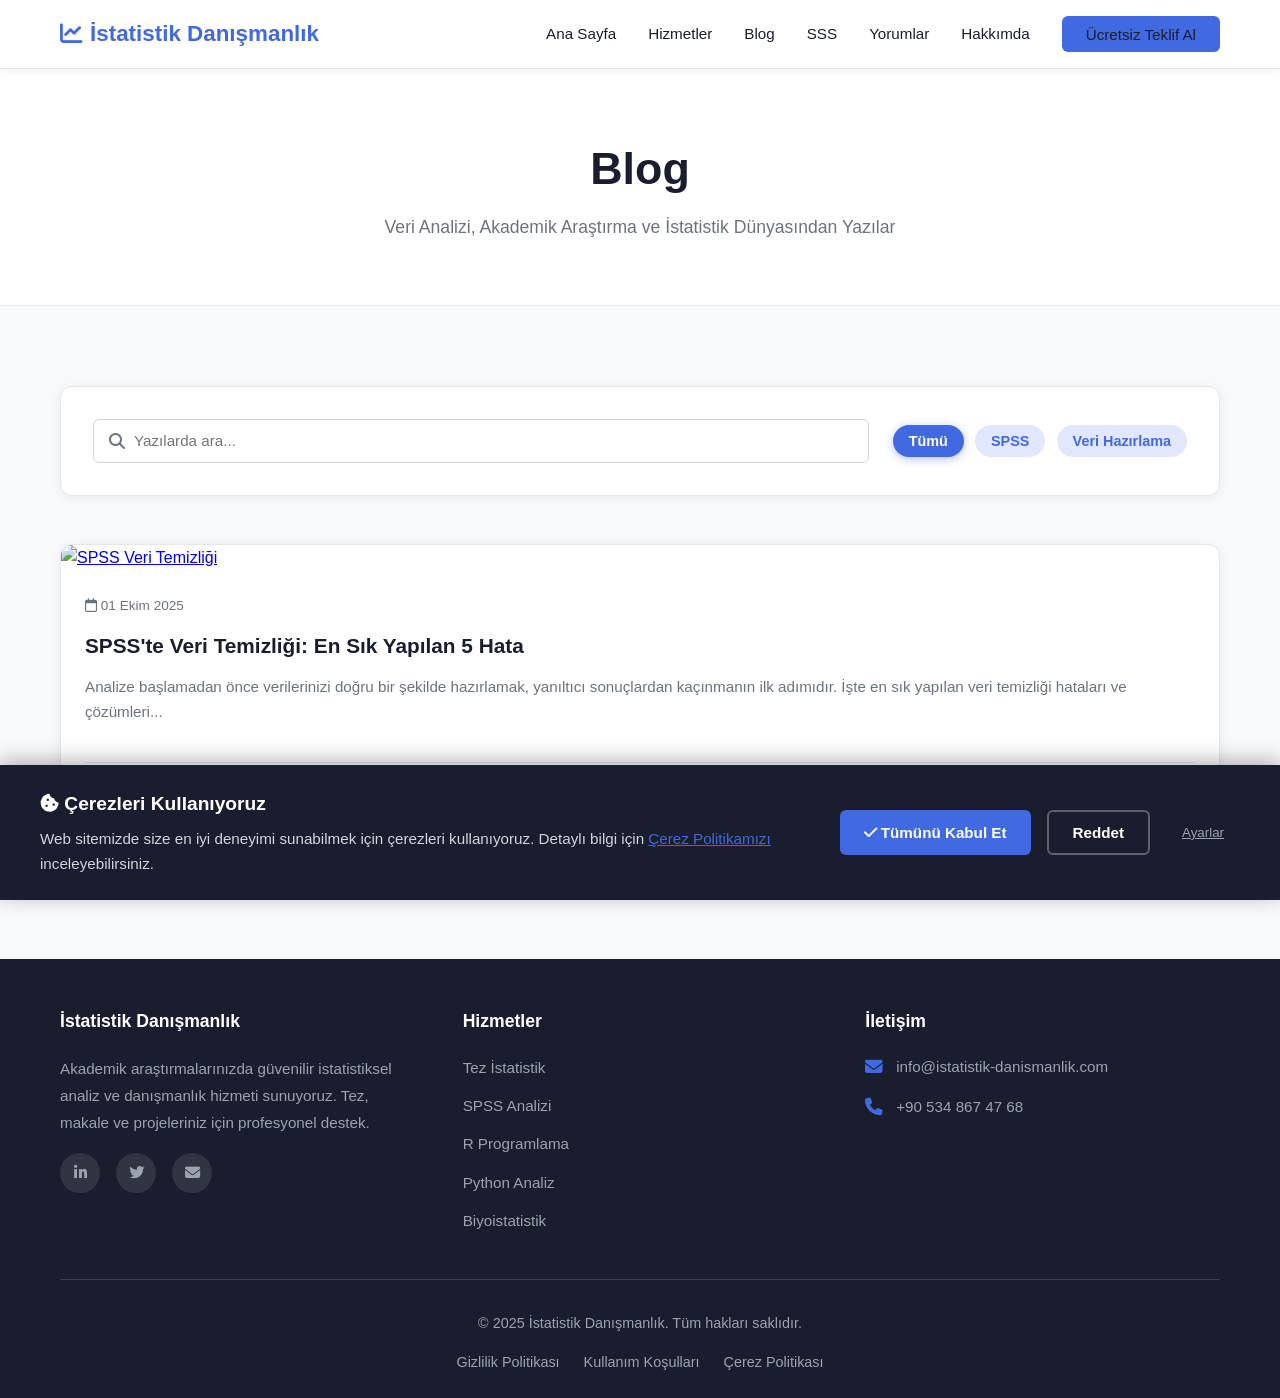
==== commit c978e223: "Add comprehensive FAQ page (SSS) with 25+ questions Created comprehensive FAQ page covering all serv" ====
--- a/blog.html
+++ b/blog.html
@@ -6,6 +6,40 @@
     <title>Blog - İstatistik Danışmanlık</title>
     <meta name="description" content="Akademik istatistik, veri analizi ve SPSS üzerine makaleler, ipuçları ve kaynaklar.">
 
+    <!-- Canonical URL -->
+    <link rel="canonical" href="https://istatistik-danismanlik.com/blog.html">
+
+    <!-- Open Graph / Facebook -->
+    <meta property="og:type" content="website">
+    <meta property="og:url" content="https://istatistik-danismanlik.com/blog.html">
+    <meta property="og:title" content="Blog - İstatistik Danışmanlık">
+    <meta property="og:description" content="Akademik istatistik, veri analizi ve SPSS üzerine makaleler, ipuçları ve kaynaklar.">
+    <meta property="og:image" content="https://istatistik-danismanlik.com/og-image.jpg">
+    <meta property="og:site_name" content="İstatistik Danışmanlık">
+    <meta property="og:locale" content="tr_TR">
+
+    <!-- Twitter Card -->
+    <meta property="twitter:card" content="summary_large_image">
+    <meta property="twitter:url" content="https://istatistik-danismanlik.com/blog.html">
+    <meta property="twitter:title" content="Blog - İstatistik Danışmanlık">
+    <meta property="twitter:description" content="Akademik istatistik, veri analizi ve SPSS üzerine makaleler, ipuçları ve kaynaklar.">
+    <meta property="twitter:image" content="https://istatistik-danismanlik.com/og-image.jpg">
+
+    <!-- Google Analytics & Ads -->
+    <script async src="https://www.googletagmanager.com/gtag/js?id=G-90RQCKY6W9"></script>
+    <script>
+      window.dataLayer = window.dataLayer || [];
+      function gtag(){dataLayer.push(arguments);}
+      gtag('consent', 'default', {
+        'ad_storage': 'denied',
+        'ad_user_data': 'denied',
+        'ad_personalization': 'denied',
+        'analytics_storage': 'denied'
+      });
+      gtag('js', new Date());
+      gtag('config', 'G-90RQCKY6W9');
+      gtag('config', 'AW-17613183233');
+    </script>
 
     <!-- Merkezi Stil ve Font Awesome -->
     <link rel="stylesheet" href="style.css">
@@ -26,6 +60,7 @@
                 <li><a href="index.html">Ana Sayfa</a></li>
                 <li><a href="index.html#hizmetler">Hizmetler</a></li>
                 <li><a href="blog.html">Blog</a></li>
+                <li><a href="sss.html">SSS</a></li>
                 <li><a href="index.html#yorumlar">Yorumlar</a></li>
                 <li><a href="hakkimda.html">Hakkımda</a></li>
                 <li><a href="index.html#teklif-al" class="nav-cta">Ücretsiz Teklif Al</a></li>
--- a/style.css
+++ b/style.css
@@ -215,6 +215,17 @@
 .form-message { padding: 1rem; border-radius: 6px; margin-bottom: 1rem; display: none; }
 .form-message.success { background: #d1fae5; color: #065f46; border: 1px solid #6ee7b7; }
 .form-message.error { background: #fee2e2; color: #991b1b; border: 1px solid #fca5a5; }
+
+/* Honeypot field - görünmez ama DOM'da var (botları yakalar) */
+.honeypot-field {
+    position: absolute;
+    left: -9999px;
+    width: 1px;
+    height: 1px;
+    opacity: 0;
+    pointer-events: none;
+    overflow: hidden;
+}
 
 /* -------------------------------------------------------------------------- */
 /* TOOLS SECTION (index.html'e özel)                                          */
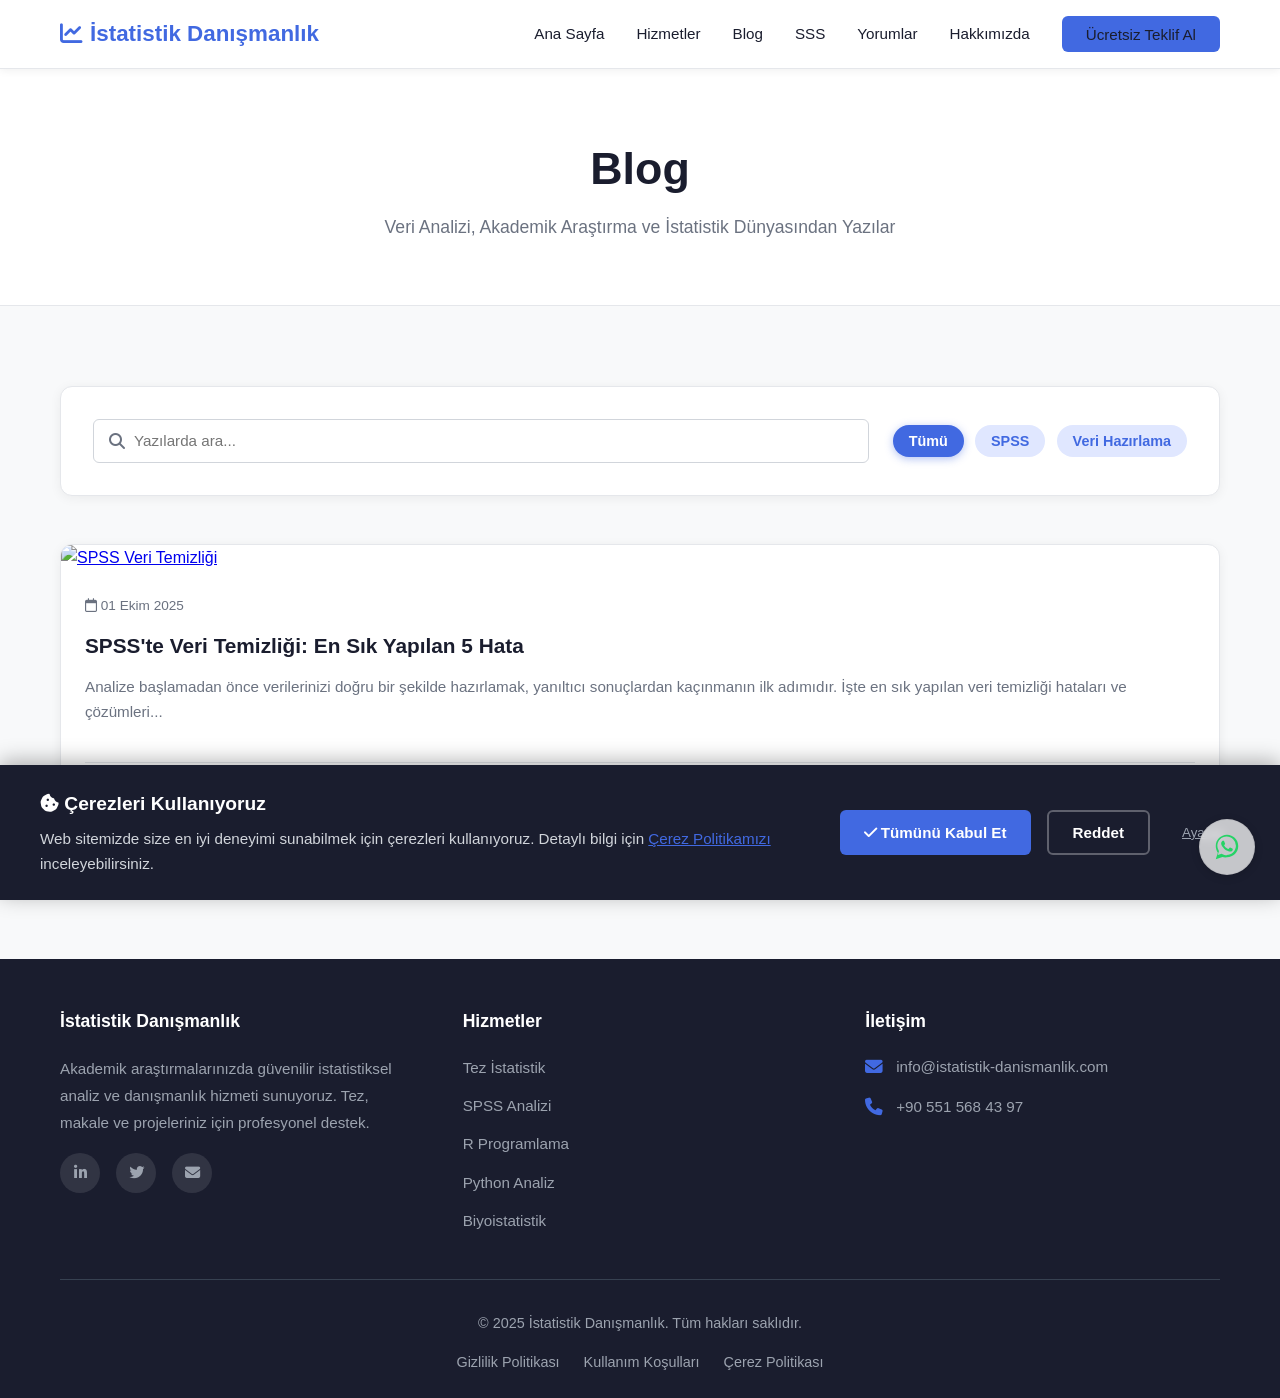
==== commit d73fe11f: "Add WhatsApp floating widget and update contact information - Add WhatsApp floating widget to all pa" ====
--- a/blog.html
+++ b/blog.html
@@ -62,7 +62,7 @@
                 <li><a href="blog.html">Blog</a></li>
                 <li><a href="sss.html">SSS</a></li>
                 <li><a href="index.html#yorumlar">Yorumlar</a></li>
-                <li><a href="hakkimda.html">Hakkımda</a></li>
+                <li><a href="hakkimda.html">Hakkımızda</a></li>
                 <li><a href="index.html#teklif-al" class="nav-cta">Ücretsiz Teklif Al</a></li>
             </ul>
         </nav>
@@ -83,6 +83,7 @@
                 <!-- Arama ve Filtreleme Kontrolleri -->
                 <div class="blog-controls">
                     <div class="search-bar">
+                        <label for="search-input" class="sr-only">Blog yazılarında ara</label>
                         <i class="fas fa-search"></i>
                         <input type="text" id="search-input" placeholder="Yazılarda ara...">
                     </div>
@@ -98,6 +99,21 @@
             </div>
         </section>
     </main>
+
+    <!-- WhatsApp Floating Widget -->
+    <div class="whatsapp-wrap">
+        <a href="https://wa.me/905515684397?text=Merhaba%20istatistik%20danışmanlık%20hizmeti%20almak%20istiyorum."
+           class="whatsapp-btn"
+           target="_blank"
+           aria-label="WhatsApp ile iletişime geç" rel="noopener">
+            <svg class="wa-icon" xmlns="http://www.w3.org/2000/svg" viewBox="0 0 32 32" aria-hidden="true" focusable="false">
+                <path d="M16.004 3C9.374 3 4 8.373 4 15.004c0 2.648.824 5.089 2.223 7.121L4 29l7.103-2.222A11.958 11.958 0 0 0 16.004 27c6.63 0 12.004-5.373 12.004-11.996C28.008 8.373 22.634 3 16.004 3zm.003 21.871c-1.877 0-3.704-.509-5.298-1.474l-.379-.224-4.213 1.32 1.381-4.105-.247-.385a9.873 9.873 0 0 1-1.545-5.333c0-5.445 4.438-9.872 9.9-9.872 2.642 0 5.123 1.027 6.988 2.893a9.832 9.832 0 0 1 2.912 6.979c-.002 5.445-4.439 9.881-9.899 9.881zm5.555-7.29c-.305-.152-1.806-.89-2.086-.993-.28-.101-.485-.151-.69.151-.203.304-.791.993-.969 1.196-.179.203-.357.229-.662.076-.305-.152-1.286-.475-2.448-1.516-.905-.806-1.516-1.799-1.695-2.103-.178-.304-.019-.468.134-.619.137-.136.305-.357.457-.535.152-.178.203-.304.305-.507.102-.203.05-.381-.025-.534-.076-.152-.69-1.661-.947-2.273-.249-.6-.503-.517-.69-.527l-.588-.01c-.204 0-.534.076-.813.381-.28.304-1.067 1.04-1.067 2.536 0 1.496 1.093 2.943 1.245 3.147.152.203 2.151 3.285 5.215 4.605.729.314 1.298.502 1.741.642.731.232 1.397.199 1.922.121.586-.087 1.806-.738 2.063-1.452.254-.712.254-1.324.178-1.451-.076-.127-.279-.203-.584-.355z"/>
+            </svg>
+        </a>
+        <div class="whatsapp-bubble" id="waBubble" role="status" aria-live="polite">
+            Size nasıl yardımcı olabiliriz?
+        </div>
+    </div>
 
     <!-- Footer -->
     <footer>
@@ -130,7 +146,7 @@
                     </div>
                     <div class="contact-info-item">
                         <i class="fas fa-phone"></i>
-                        <a href="tel:+905348674768">+90 534 867 47 68</a>
+                        <a href="tel:+905515684397">+90 551 568 43 97</a>
                     </div>
                 </div>
             </div>
@@ -169,7 +185,7 @@
         <div class="cookie-modal-content">
             <div class="cookie-modal-header">
                 <h2>Çerez Ayarları</h2>
-                <button class="cookie-modal-close" onclick="closeCookieSettings()">
+                <button class="cookie-modal-close" onclick="closeCookieSettings()" aria-label="Çerez ayarlarını kapat">
                     <i class="fas fa-times"></i>
                 </button>
             </div>
@@ -177,7 +193,8 @@
                 <div class="cookie-category-header">
                     <h3><i class="fas fa-shield-alt"></i> Zorunlu Çerezler</h3>
                     <label class="cookie-toggle">
-                        <input type="checkbox" checked disabled>
+                        <span class="sr-only">Zorunlu çerezleri etkinleştir (devre dışı bırakılamaz)</span>
+                        <input type="checkbox" id="essential-cookies" checked disabled>
                         <span class="cookie-toggle-slider"></span>
                     </label>
                 </div>
@@ -187,6 +204,7 @@
                 <div class="cookie-category-header">
                     <h3><i class="fas fa-chart-line"></i> Analitik Çerezler</h3>
                     <label class="cookie-toggle">
+                        <span class="sr-only">Analitik çerezleri etkinleştir</span>
                         <input type="checkbox" id="analytics-cookies">
                         <span class="cookie-toggle-slider"></span>
                     </label>
@@ -197,6 +215,7 @@
                 <div class="cookie-category-header">
                     <h3><i class="fas fa-bullhorn"></i> Pazarlama Çerezleri</h3>
                     <label class="cookie-toggle">
+                        <span class="sr-only">Pazarlama çerezlerini etkinleştir</span>
                         <input type="checkbox" id="marketing-cookies">
                         <span class="cookie-toggle-slider"></span>
                     </label>
--- a/style.css
+++ b/style.css
@@ -27,6 +27,19 @@
 
 html {
     scroll-behavior: smooth;
+}
+
+/* Erişilebilirlik - Sadece ekran okuyucular için görünür */
+.sr-only {
+    position: absolute;
+    width: 1px;
+    height: 1px;
+    padding: 0;
+    margin: -1px;
+    overflow: hidden;
+    clip: rect(0, 0, 0, 0);
+    white-space: nowrap;
+    border-width: 0;
 }
 
 .container {
@@ -374,4 +387,121 @@
 .cookie-toggle input:disabled + .cookie-toggle-slider { opacity: 0.5; cursor: not-allowed; }
 .cookie-modal-footer { display: flex; gap: 1rem; margin-top: 2rem; padding-top: 1.5rem; border-top: 2px solid #e5e7eb; }
 .cookie-modal-footer .cookie-btn { flex: 1; }
-@media (max-width: 768px) { .cookie-consent-container { flex-direction: column; align-items: stretch; gap: 1.5rem; } .cookie-consent-buttons { flex-direction: column; } .cookie-btn { width: 100%; } .cookie-modal-footer { flex-direction: column; } }    
+@media (max-width: 768px) { .cookie-consent-container { flex-direction: column; align-items: stretch; gap: 1.5rem; } .cookie-consent-buttons { flex-direction: column; } .cookie-btn { width: 100%; } .cookie-modal-footer { flex-direction: column; } }
+
+/* -------------------------------------------------------------------------- */
+/* WHATSAPP FLOATING WIDGET                                                   */
+/* -------------------------------------------------------------------------- */
+.whatsapp-wrap {
+  position: fixed;
+  bottom: 25px;
+  right: 25px;
+  z-index: 99999;
+}
+.whatsapp-btn {
+  background: rgba(255,255,255,0.75);
+  border: 1px solid rgba(0,0,0,.05);
+  border-radius: 50%;
+  padding: 12px;
+  display: flex;
+  align-items: center;
+  justify-content: center;
+  box-shadow: 0 2px 8px rgba(0,0,0,.15);
+  backdrop-filter: blur(4px);
+  -webkit-backdrop-filter: blur(4px);
+  transition: box-shadow .3s ease, background .3s ease;
+  text-decoration: none;
+}
+.whatsapp-btn:hover {
+  box-shadow: 0 4px 12px rgba(0,0,0,.25);
+  background: rgba(255,255,255,0.9);
+}
+.wa-icon {
+  width: 30px;
+  height: 30px;
+  fill: #25D366;
+  display: block;
+  transform-origin: center;
+  transition: transform .2s ease;
+  animation: waBreath 1.8s ease-in-out 5s 1 both;
+}
+.whatsapp-btn:hover .wa-icon {
+  transform: scale(1.06);
+}
+@keyframes waBreath {
+  0% { transform: scale(1); }
+  45% { transform: scale(1.05); }
+  100% { transform: scale(1); }
+}
+.whatsapp-bubble {
+  position: absolute;
+  right: 60px;
+  bottom: 8px;
+  max-width: 200px;
+  background: rgba(255,255,255,0.7);
+  backdrop-filter: blur(6px);
+  -webkit-backdrop-filter: blur(6px);
+  color: #111;
+  font: 500 11.5px/1.35 system-ui, -apple-system, "Segoe UI", Roboto, Arial, sans-serif;
+  padding: 8px 10px;
+  border-radius: 8px;
+  box-shadow: 0 6px 20px rgba(0,0,0,.12);
+  border: 1px solid rgba(255,255,255,.25);
+  opacity: 0;
+  visibility: hidden;
+  transform: translateY(6px);
+  transition: all .35s ease;
+  pointer-events: none;
+}
+.whatsapp-bubble::after {
+  content: "";
+  position: absolute;
+  right: -5px;
+  bottom: 10px;
+  width: 10px;
+  height: 10px;
+  background: rgba(255,255,255,0.7);
+  backdrop-filter: blur(6px);
+  -webkit-backdrop-filter: blur(6px);
+  border-right: 1px solid rgba(255,255,255,.25);
+  border-bottom: 1px solid rgba(255,255,255,.25);
+  transform: rotate(-45deg);
+}
+.whatsapp-wrap:hover .whatsapp-bubble {
+  opacity: 1;
+  visibility: visible;
+  transform: translateY(0);
+}
+@media (max-width:768px) {
+  .whatsapp-wrap {
+    bottom: 15px;
+    right: 15px;
+  }
+  .whatsapp-btn {
+    padding: 10px;
+  }
+  .wa-icon {
+    width: 28px;
+    height: 28px;
+  }
+  .whatsapp-bubble {
+    right: 58px;
+    bottom: 4px;
+    max-width: 180px;
+    font-size: 11px;
+  }
+  .whatsapp-bubble::after {
+    display: none;
+  }
+  .whatsapp-bubble::before {
+    content: "";
+    position: absolute;
+    right: -8px;
+    bottom: 10px;
+    width: 0;
+    height: 0;
+    border-top: 6px solid transparent;
+    border-bottom: 6px solid transparent;
+    border-left: 8px solid rgba(255,255,255,0.7);
+  }
+}    
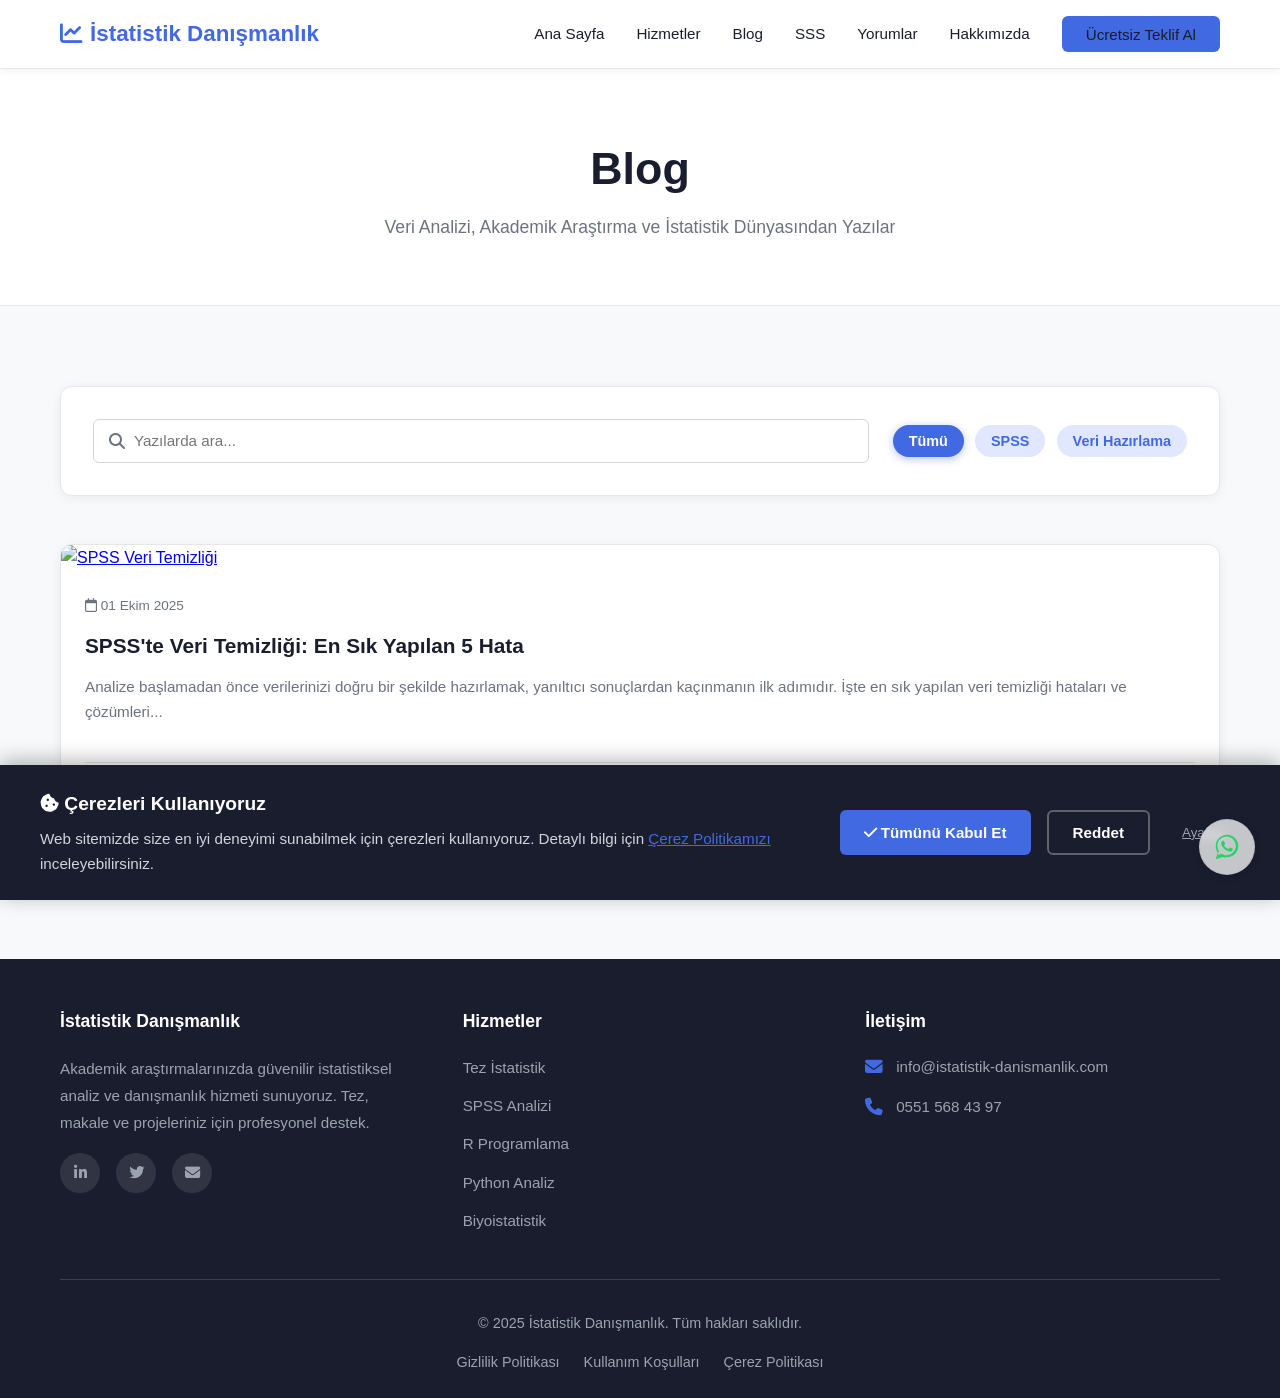
==== commit 9c4f7ce1: "Update phone number format in blog.html" ====
--- a/blog.html
+++ b/blog.html
@@ -146,7 +146,7 @@
                     </div>
                     <div class="contact-info-item">
                         <i class="fas fa-phone"></i>
-                        <a href="tel:+905515684397">+90 551 568 43 97</a>
+                        <a href="tel:+905515684397">0551 568 43 97</a>
                     </div>
                 </div>
             </div>
--- a/style.css
+++ b/style.css
@@ -171,15 +171,31 @@
 /* ANA SAYFA BÖLÜMLERİ (index.html'e özel)                                    */
 /* -------------------------------------------------------------------------- */
 /* Hero Section */
-.hero { background: linear-gradient(135deg, #667eea 0%, #764ba2 100%); color: white; padding: 5rem 0; text-align: center; }
+.hero { 
+    background: linear-gradient(-45deg, #667eea, #764ba2, #23a6d5, #23d5ab);
+    background-size: 400% 400%;
+    animation: gradientBG 15s ease infinite;
+    color: white; 
+    padding: 5rem 0; 
+    text-align: center; 
+}
+
+@keyframes gradientBG {
+    0% { background-position: 0% 50%; }
+    50% { background-position: 100% 50%; }
+    100% { background-position: 0% 50%; }
+}
+
 .hero h1 { font-size: 2.8rem; margin-bottom: 1rem; font-weight: 700; line-height: 1.2; }
 .hero p { font-size: 1.2rem; margin-bottom: 2rem; opacity: 0.95; max-width: 800px; margin-left: auto; margin-right: auto; }
 .cta-buttons { display: flex; gap: 1rem; justify-content: center; flex-wrap: wrap; }
-.btn { padding: 0.9rem 2rem; border: none; border-radius: 6px; font-size: 1rem; font-weight: 600; cursor: pointer; transition: all 0.3s; text-decoration: none; display: inline-block; }
+.btn { padding: 0.9rem 2rem; border: none; border-radius: 6px; font-size: 1rem; font-weight: 600; cursor: pointer; transition: all 0.3s; text-decoration: none; display: inline-block; position: relative; overflow: hidden; z-index: 1; }
+.btn::before { content: ''; position: absolute; top: 0; left: 0; width: 0%; height: 100%; background: rgba(255,255,255,0.1); transition: width 0.3s; z-index: -1; }
+.btn:hover::before { width: 100%; }
 .btn-primary { background: white; color: var(--primary); }
-.btn-primary:hover { transform: translateY(-2px); box-shadow: 0 8px 20px rgba(255,255,255,0.3); }
+.btn-primary:hover { transform: translateY(-3px); box-shadow: 0 10px 25px rgba(255,255,255,0.4); }
 .btn-secondary { background: rgba(255,255,255,0.2); color: white; border: 2px solid white; }
-.btn-secondary:hover { background: rgba(255,255,255,0.3); }
+.btn-secondary:hover { background: rgba(255,255,255,0.3); transform: translateY(-3px); }
 
 /* Stats Bar */
 .stats-bar { background: var(--light); padding: 3rem 0; margin-top: -2rem; position: relative; z-index: 10; }
@@ -190,9 +206,12 @@
 /* Services Section */
 .services { padding: 5rem 0; background: var(--light); }
 .services-grid { display: grid; grid-template-columns: repeat(auto-fit, minmax(320px, 1fr)); gap: 2rem; }
-.service-card { background: white; padding: 2rem; border-radius: 12px; box-shadow: 0 2px 12px rgba(0,0,0,0.06); transition: all 0.3s; border: 1px solid #e5e7eb; }
-.service-card:hover { transform: translateY(-5px); box-shadow: 0 8px 30px rgba(0,0,0,0.12); }
-.service-icon { font-size: 2.5rem; color: var(--primary); margin-bottom: 1rem; }
+.service-card { background: white; padding: 2rem; border-radius: 12px; box-shadow: 0 2px 12px rgba(0,0,0,0.06); transition: all 0.4s cubic-bezier(0.175, 0.885, 0.32, 1.275); border: 1px solid #e5e7eb; position: relative; overflow: hidden; }
+.service-card::after { content: ''; position: absolute; bottom: 0; left: 0; width: 100%; height: 3px; background: var(--primary); transform: scaleX(0); transform-origin: right; transition: transform 0.4s; }
+.service-card:hover { transform: translateY(-10px); box-shadow: 0 15px 30px rgba(0,0,0,0.15); }
+.service-card:hover::after { transform: scaleX(1); transform-origin: left; }
+.service-icon { font-size: 2.5rem; color: var(--primary); margin-bottom: 1rem; transition: transform 0.3s; }
+.service-card:hover .service-icon { transform: scale(1.1) rotate(5deg); }
 .service-card h3 { font-size: 1.4rem; margin-bottom: 1rem; color: var(--dark); font-weight: 600; }
 .service-card p { color: var(--gray); margin-bottom: 1rem; line-height: 1.6; }
 .service-card ul { list-style: none; margin: 1rem 0; padding-left: 0;}
